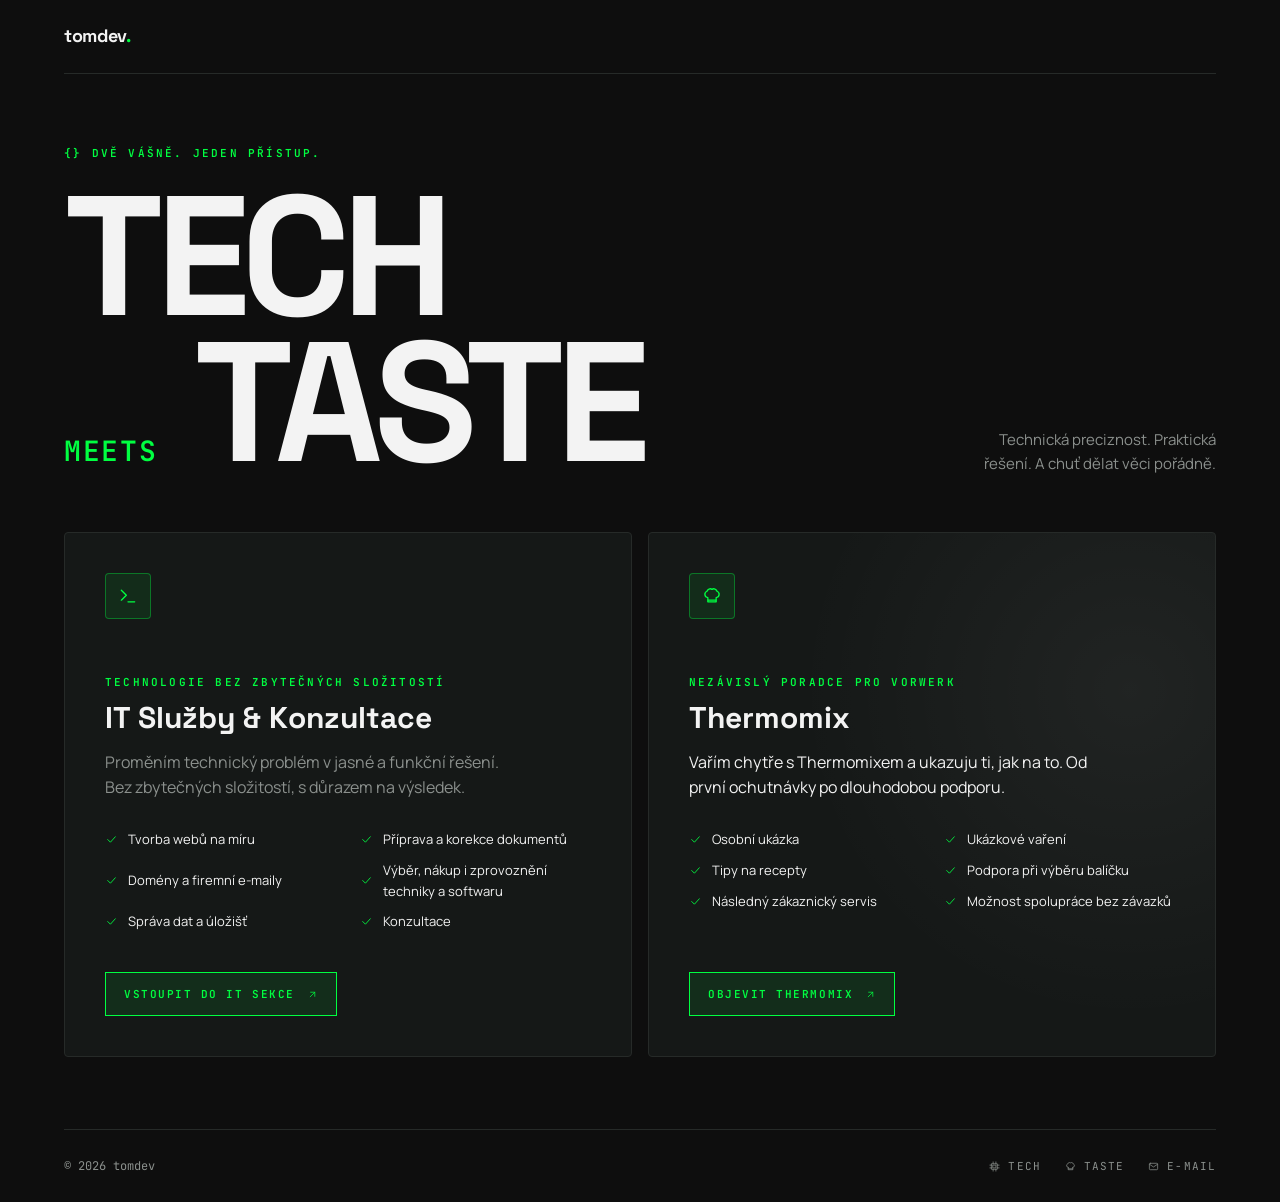
==== index.html @ ee37da28 "Update index.html" ====
<!DOCTYPE html>
<html lang="cs">
<head>
<meta charset="utf-8">
<meta name="viewport" content="width=device-width,initial-scale=1">
<title>tomdev – Tech meets Taste</title>
<meta name="description" content="IT služby a konzultace a nezávislý poradce pro Thermomix TM7.">
<link rel="preconnect" href="https://fonts.googleapis.com">
<link rel="preconnect" href="https://fonts.gstatic.com" crossorigin>
<link href="https://fonts.googleapis.com/css2?family=JetBrains+Mono:wght@400;600&family=Manrope:wght@400;500&family=Space+Grotesk:wght@500;700&display=swap" rel="stylesheet">
<link rel="stylesheet" href="/style.css">
</head>
<body>
<svg width="0" height="0" style="position:absolute" aria-hidden="true">
<symbol id="arr" viewBox="0 0 24 24"><path d="M7 17 17 7M8 7h9v9"/></symbol>
<symbol id="chk" viewBox="0 0 24 24"><path d="m5 12 5 5 9-10"/></symbol>
<symbol id="term" viewBox="0 0 24 24"><path d="m4 17 6-6-6-6M12 19h8"/></symbol>
<symbol id="chef" viewBox="0 0 24 24"><path d="M7 14v5h10v-5M7 14a4 4 0 0 1-1-7.7A4 4 0 0 1 12 4a4 4 0 0 1 6 2.3A4 4 0 0 1 17 14M7 17h10"/></symbol>
<symbol id="cpu" viewBox="0 0 24 24"><rect x="6" y="6" width="12" height="12"/><rect x="9" y="9" width="6" height="6"/><path d="M9 2v4M15 2v4M9 18v4M15 18v4M2 9h4M2 15h4M18 9h4M18 15h4"/></symbol>
<symbol id="mail" viewBox="0 0 24 24"><rect x="3" y="5" width="18" height="14" rx="2"/><path d="m3 7 9 6 9-6"/></symbol>
</svg>
<div class="wrap">
  <header class="top">
    <div><a class="logo" href="/">tomdev<b>.</b></a></div>
  </header>

  <section class="big">
    <div>
      <div class="eye">{} Dvě vášně. Jeden přístup.</div>
      <h1>
        <div>TECH</div>
        <div><i>MEETS</i><span style="margin-left:.1em">TASTE</span></div>
      </h1>
    </div>
    <p>Technická preciznost. Praktická řešení. A chuť dělat věci pořádně.</p>
  </section>

  <main class="grid g2">
    <article class="card path">
      <div class="row"><span class="ico"><svg class="i"><use href="#term"/></svg></span></div>
      <div class="eye">Technologie bez zbytečných složitostí</div>
      <h2>IT Služby &amp; Konzultace</h2>
      <p>Proměním technický problém v jasné a funkční řešení. Bez zbytečných složitostí, s důrazem na výsledek.</p>
      <ul>
        <li><svg class="i"><use href="#chk"/></svg>Tvorba webů na míru</li>
        <li><svg class="i"><use href="#chk"/></svg>Příprava a korekce dokumentů</li>
        <li><svg class="i"><use href="#chk"/></svg>Domény a firemní e-maily</li>
        <li><svg class="i"><use href="#chk"/></svg>Výběr, nákup i zprovoznění techniky a softwaru</li>
        <li><svg class="i"><use href="#chk"/></svg>Správa dat a úložišť</li>
        <li><svg class="i"><use href="#chk"/></svg>Konzultace</li>
      </ul>
      <a class="btn pri" href="/it/">Vstoupit do IT sekce <svg class="i"><use href="#arr"/></svg></a>
    </article>

    <article class="card path taste">
      <div class="row"><span class="ico"><svg class="i"><use href="#chef"/></svg></span></div>
      <div class="eye">Nezávislý poradce pro Vorwerk</div>
      <h2>Thermomix</h2>
      <p>Vařím chytře s Thermomixem a ukazuju ti, jak na to. Od první ochutnávky po dlouhodobou podporu.</p>
      <ul>
        <li><svg class="i"><use href="#chk"/></svg>Osobní ukázka</li>
        <li><svg class="i"><use href="#chk"/></svg>Ukázkové vaření</li>
        <li><svg class="i"><use href="#chk"/></svg>Tipy na recepty</li>
        <li><svg class="i"><use href="#chk"/></svg>Podpora při výběru balíčku</li>
        <li><svg class="i"><use href="#chk"/></svg>Následný zákaznický servis</li>
        <li><svg class="i"><use href="#chk"/></svg>Možnost spolupráce bez závazků</li>
      </ul>
      <a class="btn pri" href="/thermomix/">Objevit Thermomix <svg class="i"><use href="#arr"/></svg></a>
    </article>
  </main>

  <footer class="foot" id="kontakt">
    <span>© 2026 tomdev</span>
    <nav>
      <a href="/it/"><svg class="i"><use href="#cpu"/></svg>Tech</a>
      <a href="/thermomix/"><svg class="i"><use href="#chef"/></svg>Taste</a>
      <a href="mailto:info@tomdev.cz"><svg class="i"><use href="#mail"/></svg>E-mail</a>
    </nav>
  </footer>
</div>
</body>
</html>
---- style.css ----
:root{--bg:#0e0e0e;--surf:#151817;--field:#1e2120;--line:#262a28;--txt:#f3f3f3;--mut:#8b908d;--g:#00ff41;--gd:rgba(0,255,65,.09);--h:'Space Grotesk',sans-serif;--m:'JetBrains Mono',monospace;--b:'Manrope',sans-serif}
*{box-sizing:border-box;margin:0;padding:0}
html{scroll-behavior:smooth}
body{background:var(--bg);color:var(--txt);font:400 15px/1.6 var(--b);-webkit-font-smoothing:antialiased}
a{color:inherit;text-decoration:none}
ul{list-style:none}
.i{width:1em;height:1em;stroke:currentColor;fill:none;stroke-width:1.6;stroke-linecap:round;stroke-linejoin:round;flex:none}
:focus-visible{outline:2px solid var(--g);outline-offset:2px}
.wrap{max-width:1200px;margin:0 auto;padding:0 24px}

/* header / footer */
.top{display:flex;justify-content:space-between;align-items:center;padding:24px 0;border-bottom:1px solid var(--line)}
.logo{font:700 18px var(--h);letter-spacing:-.02em}
.logo b{color:var(--g)}.logo span{color:var(--mut)}
.status{font:11px var(--m);letter-spacing:.14em;text-transform:uppercase;color:var(--mut);margin-left:12px}
.status:before{content:"";display:inline-block;width:6px;height:6px;border-radius:50%;background:var(--g);margin-right:8px;vertical-align:middle}
.foot{display:flex;justify-content:space-between;align-items:center;flex-wrap:wrap;gap:16px;margin-top:72px;padding:28px 0;border-top:1px solid var(--line);font:12px var(--m);color:var(--mut)}
.foot nav{display:flex;gap:24px}
.foot a{display:inline-flex;align-items:center;gap:8px;letter-spacing:.1em;text-transform:uppercase;font-size:11px}
.foot a:hover{color:var(--g)}

/* buttons / labels */
.btn{display:inline-flex;align-items:center;gap:12px;padding:14px 18px;border:1px solid var(--line);font:600 11px var(--m);letter-spacing:.14em;text-transform:uppercase;color:var(--mut);background:transparent;cursor:pointer;transition:.2s}
.btn:hover{color:var(--txt);border-color:var(--mut)}
.btn.pri{color:var(--g);border-color:var(--g);background:var(--gd)}
.btn.pri:hover{background:rgba(0,255,65,.18)}
.eye{display:flex;align-items:center;gap:8px;font:600 11px var(--m);letter-spacing:.2em;text-transform:uppercase;color:var(--g)}
.chip{font:11px var(--m);letter-spacing:.12em;text-transform:uppercase;color:var(--mut);border:1px solid var(--line);padding:6px 12px}
.ico{width:46px;height:46px;display:grid;place-items:center;font-size:20px;color:var(--g);background:var(--gd);border:1px solid rgba(0,255,65,.35);border-radius:4px}
.num{font:11px var(--m);color:var(--mut);border:1px solid var(--line);padding:5px 10px;border-radius:3px}

/* hero */
.hero{padding:88px 0 72px}
.hero h1{font:700 clamp(40px,6.6vw,84px)/1.02 var(--h);letter-spacing:-.035em;margin:20px 0 24px}
.hero h1 em{font-style:normal;color:var(--g)}
.hero h1 small{display:block;font-size:.5em;color:var(--mut);letter-spacing:-.02em;margin-top:6px}
.hero p{max-width:560px;color:var(--mut);font-size:17px;margin-bottom:32px}
.acts{display:flex;gap:12px;flex-wrap:wrap}

/* index hero */
.big{padding:72px 0 56px;display:flex;justify-content:space-between;align-items:flex-end;gap:24px;flex-wrap:wrap}
.big h1{font:700 clamp(72px,14vw,170px)/.86 var(--h);letter-spacing:-.05em;margin-top:24px}
.big h1 div{display:flex;align-items:baseline;gap:20px}
.big h1 i{font:600 clamp(18px,2.4vw,28px) var(--m);font-style:normal;color:var(--g);letter-spacing:.06em}
.big p{text-align:right;color:var(--mut);max-width:260px}

/* sections / cards */
.sec{padding-top:64px}
.sh{display:flex;justify-content:space-between;align-items:flex-end;margin:10px 0 28px}
.sh h2,.h2{font:700 clamp(26px,3.4vw,38px)/1.1 var(--h);letter-spacing:-.02em}
.grid{display:grid;gap:16px}
.g2{grid-template-columns:repeat(2,1fr)}
.g3{grid-template-columns:repeat(3,1fr)}
.card{position:relative;display:flex;flex-direction:column;background:var(--surf);border:1px solid var(--line);border-radius:4px;padding:28px;transition:border-color .2s}
.card:hover{border-color:rgba(0,255,65,.45)}
.card .row{display:flex;justify-content:space-between;align-items:flex-start;margin-bottom:44px}
.card h3{font:700 19px/1.25 var(--h);margin-bottom:10px}
.card p{color:var(--mut);font-size:14px}
.card.hl{border-color:var(--g);background:linear-gradient(160deg,rgba(0,255,65,.08),var(--surf));box-shadow:0 0 40px rgba(0,255,65,.08)}
.card.hl .eye{margin-bottom:12px}
.card.hl .btn{align-self:flex-start;margin-top:auto}

/* index cards */
.path{padding:40px;min-height:460px}
.path .row{margin-bottom:56px}
.path h2{font:700 30px/1.15 var(--h);margin:12px 0 14px}
.path>p{font-size:16px;max-width:420px;margin-bottom:28px}
.path ul{display:grid;grid-template-columns:1fr 1fr;gap:10px 24px;font-size:13px;margin-bottom:40px}
.path li{display:flex;gap:10px;align-items:center}
.path li .i{color:var(--g)}
.path .btn{align-self:flex-start;margin-top:auto}
.taste{background:radial-gradient(circle at 85% 30%,rgba(255,255,255,.05),transparent 55%),var(--surf)}
.taste>p{color:var(--txt)}

/* social */
.soc .ico{margin-bottom:24px}
.soc h3{margin-bottom:2px}
.soc small{display:block;font:12px var(--m);color:var(--mut);margin-bottom:16px}
.soc a{font:600 11px var(--m);letter-spacing:.14em;text-transform:uppercase;color:var(--g);display:inline-flex;gap:6px;align-items:center}

/* forms */
.cols{display:grid;grid-template-columns:1.6fr 1fr;gap:16px}
.form{background:var(--surf);border:1px solid var(--line);border-radius:4px;padding:32px}
.form.glow{border-color:var(--g);box-shadow:0 0 50px rgba(0,255,65,.1)}
.f{display:grid;gap:20px}
.r2{display:grid;grid-template-columns:1fr 1fr;gap:16px}
.r3{display:grid;grid-template-columns:repeat(3,1fr);gap:16px}
label,.lab{display:block;font:11px var(--m);letter-spacing:.14em;text-transform:uppercase;color:var(--mut);margin-bottom:8px}
input[type=text],input[type=email],input[type=tel],textarea,select{width:100%;background:var(--field);border:1px solid var(--line);border-radius:3px;color:var(--txt);font:14px var(--b);padding:13px 14px}
textarea{resize:vertical;min-height:100px}
input:focus,textarea:focus,select:focus{outline:none;border-color:var(--g)}
::placeholder{color:#7d827f}
select{max-width:320px}
.chk{display:grid;grid-template-columns:repeat(3,1fr);gap:8px}
.chk label{display:flex;align-items:center;gap:12px;margin:0;padding:14px;border:1px solid var(--line);background:rgba(255,255,255,.015);font:14px var(--b);letter-spacing:0;text-transform:none;color:var(--mut);cursor:pointer}
.chk input{accent-color:var(--g);width:14px;height:14px}
.send{display:flex;align-items:center;gap:16px;flex-wrap:wrap}
.send small{font:11px var(--m);color:var(--mut)}
.line{display:flex;align-items:center;gap:14px;padding:14px 16px;border:1px solid var(--line);margin-top:12px}
.line .i{color:var(--g);font-size:16px}
.line small{display:block;font:10px var(--m);letter-spacing:.14em;text-transform:uppercase;color:var(--mut);line-height:1.3}
.side h3{font:700 22px var(--h);margin:10px 0 18px}
.side>p{font-size:12px;color:var(--mut);margin-top:20px}

@media(max-width:900px){
.g2,.g3,.cols,.chk,.r3{grid-template-columns:1fr}
.big p{text-align:left}
.path{padding:28px;min-height:0}
.hero{padding:56px 0 48px}
}
@media(max-width:560px){
.r2,.path ul{grid-template-columns:1fr}
.status{display:none}
.form{padding:20px}
.foot nav{flex-wrap:wrap;gap:16px}
}
@media(prefers-reduced-motion:reduce){*{transition:none!important;scroll-behavior:auto!important}}
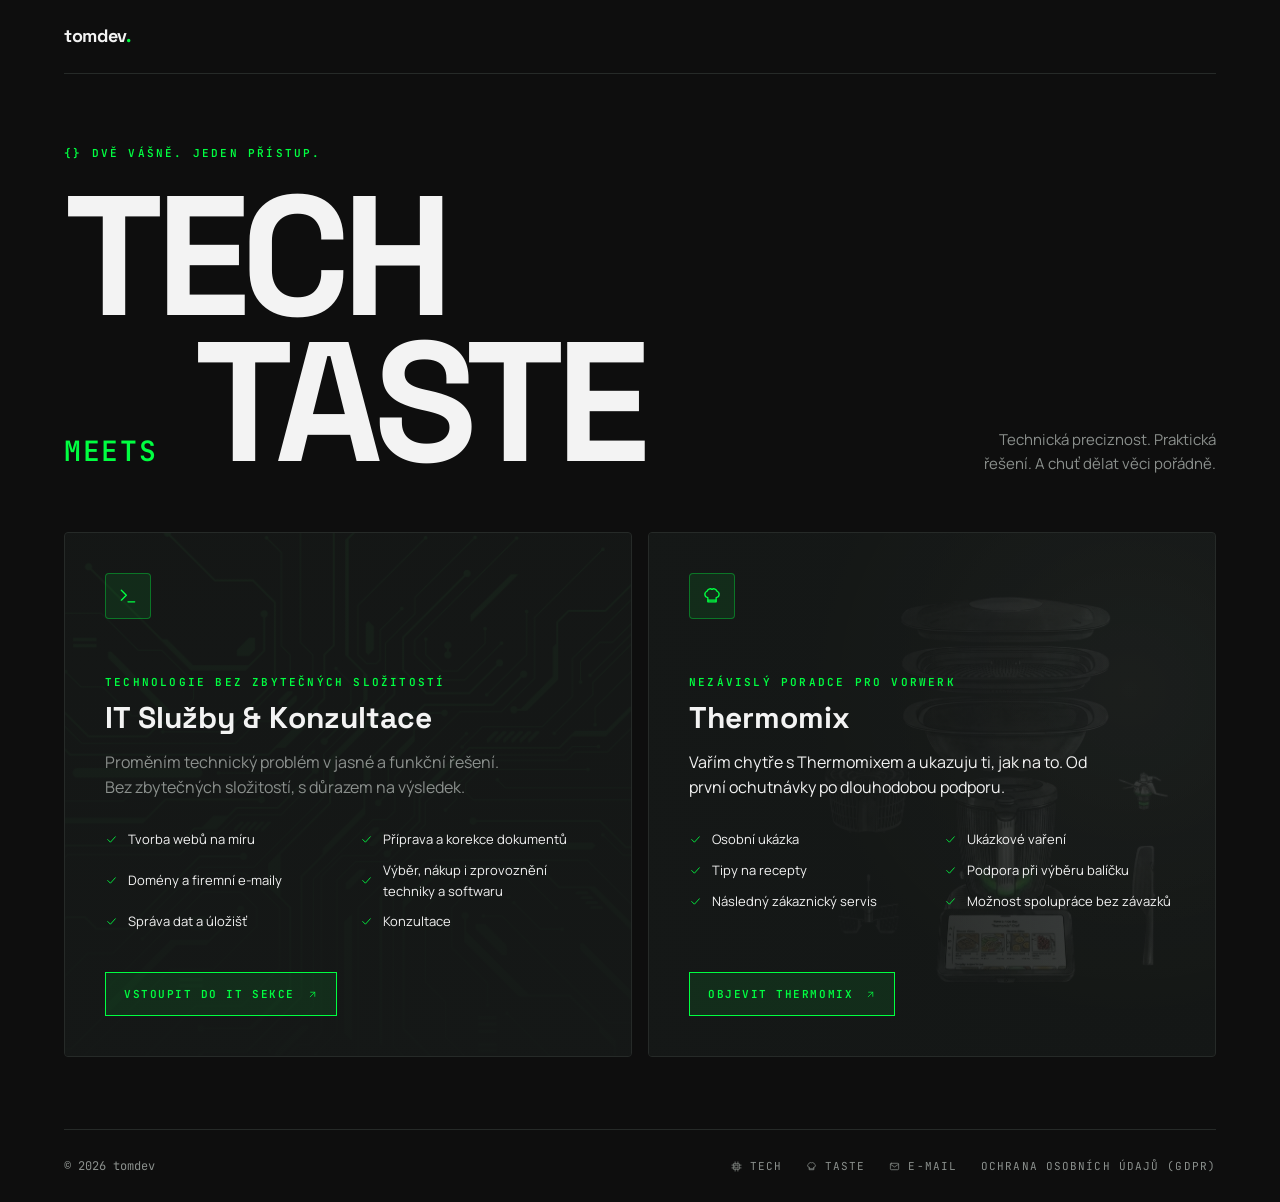
==== commit 6c579e79: "Update index.html" ====
--- a/index.html
+++ b/index.html
@@ -9,6 +9,8 @@
 <link rel="preconnect" href="https://fonts.gstatic.com" crossorigin>
 <link href="https://fonts.googleapis.com/css2?family=JetBrains+Mono:wght@400;600&family=Manrope:wght@400;500&family=Space+Grotesk:wght@500;700&display=swap" rel="stylesheet">
 <link rel="stylesheet" href="/style.css">
+<link rel="icon" type="image/png" sizes="192x192" href="/img/favicon-192.png">
+<link rel="apple-touch-icon" href="/img/apple-touch-icon.png">
 </head>
 <body>
 <svg width="0" height="0" style="position:absolute" aria-hidden="true">
@@ -36,7 +38,7 @@
   </section>
 
   <main class="grid g2">
-    <article class="card path">
+    <article class="card path tech">
       <div class="row"><span class="ico"><svg class="i"><use href="#term"/></svg></span></div>
       <div class="eye">Technologie bez zbytečných složitostí</div>
       <h2>IT Služby &amp; Konzultace</h2>
@@ -75,8 +77,9 @@
       <a href="/it/"><svg class="i"><use href="#cpu"/></svg>Tech</a>
       <a href="/thermomix/"><svg class="i"><use href="#chef"/></svg>Taste</a>
       <a href="mailto:info@tomdev.cz"><svg class="i"><use href="#mail"/></svg>E-mail</a>
+      <a href="/ochrana-osobnich-udaju/">Ochrana osobních údajů (GDPR)</a>
     </nav>
-  </footer>
+</footer>
 </div>
 </body>
 </html>
--- a/style.css
+++ b/style.css
@@ -102,6 +102,14 @@
 .side h3{font:700 22px var(--h);margin:10px 0 18px}
 .side>p{font-size:12px;color:var(--mut);margin-top:20px}
 
+.path{overflow:hidden;isolation:isolate}
+.path::before,.path::after{content:"";position:absolute;inset:0;z-index:-1;pointer-events:none}
+.path::before{background-size:cover;background-position:center}
+.path.tech::before{background-image:url(/img/it-bg.png);opacity:.22}
+.path.taste::before{background-image:url(/img/taste-bg.png);background-position:right center;opacity:.3}
+.path.tech::after{background:linear-gradient(180deg,rgba(21,24,23,.35) 0%,rgba(21,24,23,.9) 100%)}
+.path.taste::after{background:linear-gradient(90deg,rgba(21,24,23,.85) 0%,rgba(21,24,23,.15) 75%)}
+
 @media(max-width:900px){
 .g2,.g3,.cols,.chk,.r3{grid-template-columns:1fr}
 .big p{text-align:left}
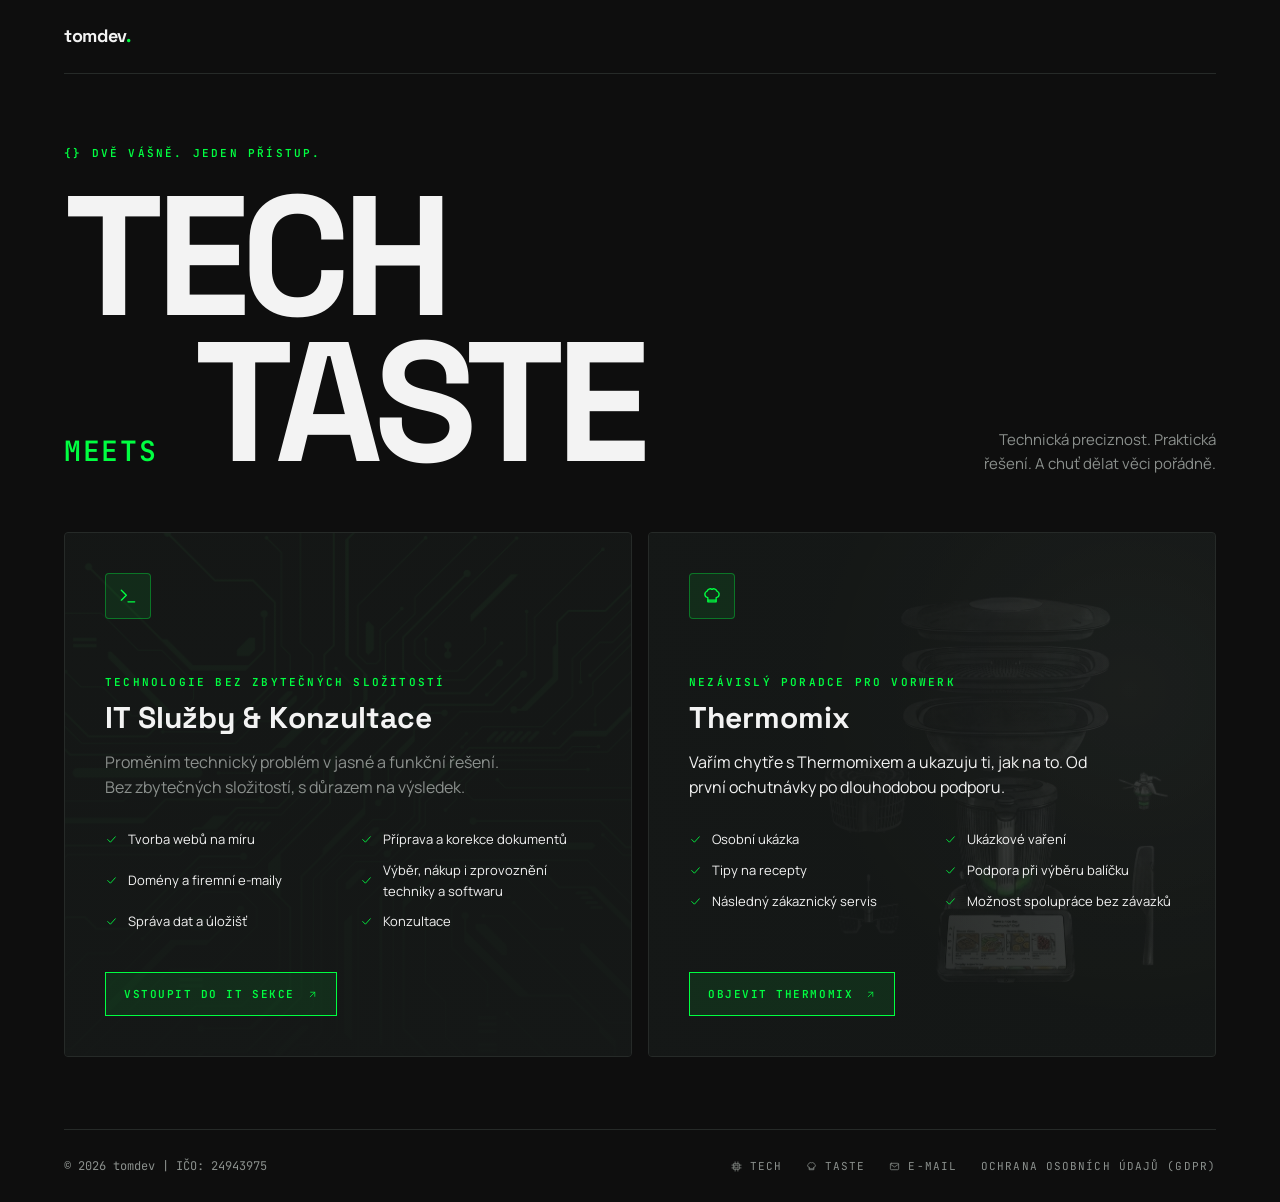
==== commit df9cee61: "Update index.html" ====
--- a/index.html
+++ b/index.html
@@ -71,6 +71,7 @@
     </article>
   </main>
 
+  <!--
   <footer class="foot" id="kontakt">
     <span>© 2026 tomdev</span>
     <nav>
@@ -79,7 +80,18 @@
       <a href="mailto:info@tomdev.cz"><svg class="i"><use href="#mail"/></svg>E-mail</a>
       <a href="/ochrana-osobnich-udaju/">Ochrana osobních údajů (GDPR)</a>
     </nav>
+</footer> !-->
+
+  <footer class="foot" id="kontakt">
+    <span>© 2026 tomdev | IČO: 24943975</span>
+    <nav>
+      <a href="/it/"><svg class="i"><use href="#cpu"/></svg>Tech</a>
+      <a href="/thermomix/"><svg class="i"><use href="#chef"/></svg>Taste</a>
+      <a href="mailto:info@tomdev.cz"><svg class="i"><use href="#mail"/></svg>E-mail</a>
+      <a href="/ochrana-osobnich-udaju/">Ochrana osobních údajů (GDPR)</a>
+    </nav>
 </footer>
+  
 </div>
 </body>
 </html>
--- a/style.css
+++ b/style.css
@@ -8,7 +8,6 @@
 :focus-visible{outline:2px solid var(--g);outline-offset:2px}
 .wrap{max-width:1200px;margin:0 auto;padding:0 24px}
 
-/* header / footer */
 .top{display:flex;justify-content:space-between;align-items:center;padding:24px 0;border-bottom:1px solid var(--line)}
 .logo{font:700 18px var(--h);letter-spacing:-.02em}
 .logo b{color:var(--g)}.logo span{color:var(--mut)}
@@ -19,7 +18,6 @@
 .foot a{display:inline-flex;align-items:center;gap:8px;letter-spacing:.1em;text-transform:uppercase;font-size:11px}
 .foot a:hover{color:var(--g)}
 
-/* buttons / labels */
 .btn{display:inline-flex;align-items:center;gap:12px;padding:14px 18px;border:1px solid var(--line);font:600 11px var(--m);letter-spacing:.14em;text-transform:uppercase;color:var(--mut);background:transparent;cursor:pointer;transition:.2s}
 .btn:hover{color:var(--txt);border-color:var(--mut)}
 .btn.pri{color:var(--g);border-color:var(--g);background:var(--gd)}
@@ -29,7 +27,6 @@
 .ico{width:46px;height:46px;display:grid;place-items:center;font-size:20px;color:var(--g);background:var(--gd);border:1px solid rgba(0,255,65,.35);border-radius:4px}
 .num{font:11px var(--m);color:var(--mut);border:1px solid var(--line);padding:5px 10px;border-radius:3px}
 
-/* hero */
 .hero{padding:88px 0 72px}
 .hero h1{font:700 clamp(40px,6.6vw,84px)/1.02 var(--h);letter-spacing:-.035em;margin:20px 0 24px}
 .hero h1 em{font-style:normal;color:var(--g)}
@@ -37,14 +34,12 @@
 .hero p{max-width:560px;color:var(--mut);font-size:17px;margin-bottom:32px}
 .acts{display:flex;gap:12px;flex-wrap:wrap}
 
-/* index hero */
 .big{padding:72px 0 56px;display:flex;justify-content:space-between;align-items:flex-end;gap:24px;flex-wrap:wrap}
 .big h1{font:700 clamp(72px,14vw,170px)/.86 var(--h);letter-spacing:-.05em;margin-top:24px}
 .big h1 div{display:flex;align-items:baseline;gap:20px}
 .big h1 i{font:600 clamp(18px,2.4vw,28px) var(--m);font-style:normal;color:var(--g);letter-spacing:.06em}
 .big p{text-align:right;color:var(--mut);max-width:260px}
 
-/* sections / cards */
 .sec{padding-top:64px}
 .sh{display:flex;justify-content:space-between;align-items:flex-end;margin:10px 0 28px}
 .sh h2,.h2{font:700 clamp(26px,3.4vw,38px)/1.1 var(--h);letter-spacing:-.02em}
@@ -60,7 +55,6 @@
 .card.hl .eye{margin-bottom:12px}
 .card.hl .btn{align-self:flex-start;margin-top:auto}
 
-/* index cards */
 .path{padding:40px;min-height:460px}
 .path .row{margin-bottom:56px}
 .path h2{font:700 30px/1.15 var(--h);margin:12px 0 14px}
@@ -72,13 +66,11 @@
 .taste{background:radial-gradient(circle at 85% 30%,rgba(255,255,255,.05),transparent 55%),var(--surf)}
 .taste>p{color:var(--txt)}
 
-/* social */
 .soc .ico{margin-bottom:24px}
 .soc h3{margin-bottom:2px}
 .soc small{display:block;font:12px var(--m);color:var(--mut);margin-bottom:16px}
 .soc a{font:600 11px var(--m);letter-spacing:.14em;text-transform:uppercase;color:var(--g);display:inline-flex;gap:6px;align-items:center}
 
-/* forms */
 .cols{display:grid;grid-template-columns:1.6fr 1fr;gap:16px}
 .form{background:var(--surf);border:1px solid var(--line);border-radius:4px;padding:32px}
 .form.glow{border-color:var(--g);box-shadow:0 0 50px rgba(0,255,65,.1)}
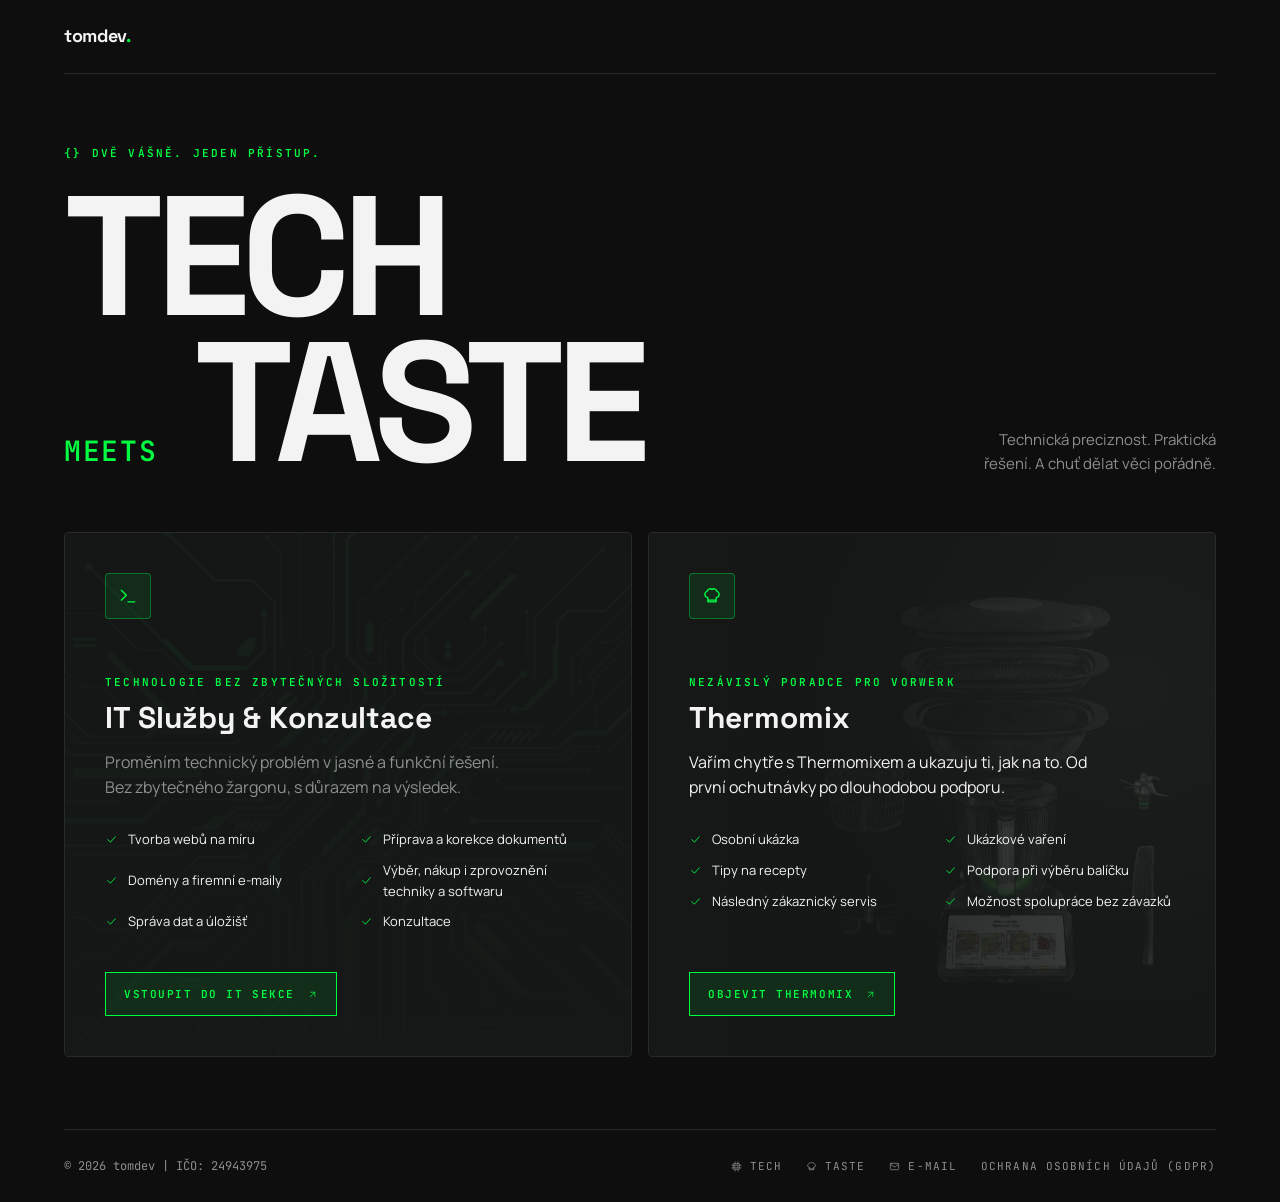
==== commit dadbc476: "Update index.html" ====
--- a/index.html
+++ b/index.html
@@ -42,7 +42,7 @@
       <div class="row"><span class="ico"><svg class="i"><use href="#term"/></svg></span></div>
       <div class="eye">Technologie bez zbytečných složitostí</div>
       <h2>IT Služby &amp; Konzultace</h2>
-      <p>Proměním technický problém v jasné a funkční řešení. Bez zbytečných složitostí, s důrazem na výsledek.</p>
+      <p>Proměním technický problém v jasné a funkční řešení. Bez zbytečného žargonu, s důrazem na výsledek.</p>
       <ul>
         <li><svg class="i"><use href="#chk"/></svg>Tvorba webů na míru</li>
         <li><svg class="i"><use href="#chk"/></svg>Příprava a korekce dokumentů</li>
